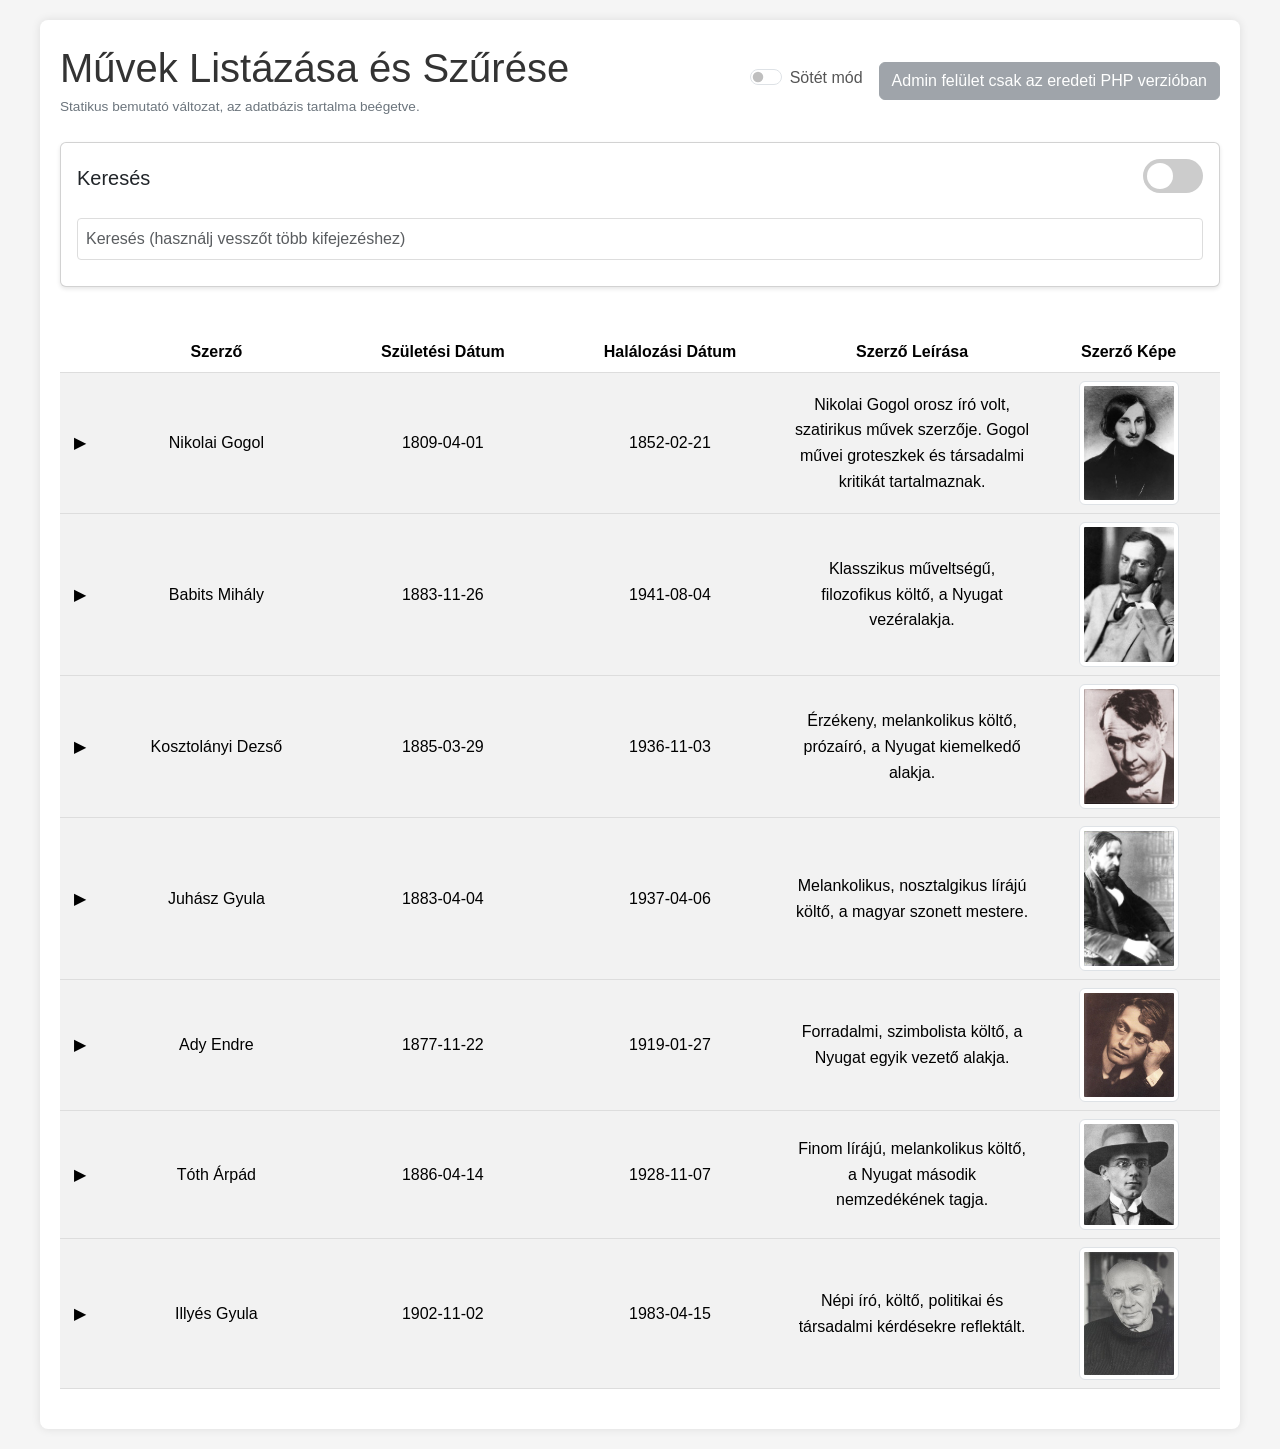
==== assets/11-evfolyam/1-felev/project-11-1-2/index.html @ f6e6b68b "added more projects" ====
<!DOCTYPE html>
<html lang="hu" data-bs-theme="light">
<head>
  <meta charset="UTF-8">
  <meta name="viewport" content="width=device-width, initial-scale=1.0">
  <title>Művek Listázása és Szűrése</title>
  <link href="https://cdn.jsdelivr.net/npm/bootstrap@5.3.0/dist/css/bootstrap.min.css" rel="stylesheet">
  <link rel="stylesheet" href="styles.css">
  <style>
    body {
      transition: background-color 0.3s, color 0.3s;
    }

    body.dark-mode {
      background-color: #1a1a1a !important;
      color: #fff !important;
    }

    .dark-mode .container {
      background-color: transparent;
    }

    .dark-mode .card {
      background-color: #2d2d2d !important;
      border-color: #404040 !important;
    }

    .dark-mode .table {
      color: #fff !important;
    }

    .dark-mode .table-striped > tbody > tr:nth-of-type(odd) {
      background-color: rgba(255, 255, 255, 0.05) !important;
    }

    .dark-mode .table-hover > tbody > tr:hover {
      background-color: rgba(255, 255, 255, 0.1) !important;
    }

    .dark-mode .form-control,
    .dark-mode .form-select {
      background-color: #1a1a1a !important;
      border-color: #404040 !important;
      color: #fff !important;
    }

    .dark-mode .form-control::placeholder {
      color: #888 !important;
    }

    .dark-mode .form-control:focus,
    .dark-mode .form-select:focus {
      background-color: #1a1a1a !important;
      border-color: #0d6efd !important;
      box-shadow: 0 0 0 0.25rem rgba(13, 110, 253, 0.25) !important;
    }

    .dark-mode .btn-outline-primary {
      color: #0d6efd !important;
      border-color: #0d6efd !important;
    }

    .dark-mode .btn-outline-primary:hover {
      color: #fff !important;
      background-color: #0d6efd !important;
    }

    .dark-mode .form-check-input {
      background-color: #1a1a1a !important;
      border-color: #404040 !important;
    }

    .dark-mode .form-check-input:checked {
      background-color: #0d6efd !important;
      border-color: #0d6efd !important;
    }

    .dark-mode .form-label,
    .dark-mode .card-title,
    .dark-mode .text-muted {
      color: rgba(255, 255, 255, 0.75) !important;
    }

    .dark-mode .table thead th {
      background-color: #2d2d2d !important;
      border-color: #404040 !important;
      color: #fff !important;
    }

    .dark-mode .table td {
      border-color: #404040 !important;
    }

    .dark-mode .img-thumbnail {
      background-color: #2d2d2d !important;
      border-color: #404040 !important;
    }

    .switch {
      position: relative;
      display: inline-block;
      width: 60px;
      height: 34px;
    }

    .switch input {
      opacity: 0;
      width: 0;
      height: 0;
    }

    .slider {
      position: absolute;
      cursor: pointer;
      inset: 0;
      background-color: #ccc;
      transition: .4s;
      border-radius: 34px;
      border: 2px solid transparent;
    }

    .slider:before {
      position: absolute;
      content: "";
      height: 26px;
      width: 26px;
      left: 2px;
      bottom: 2px;
      background-color: white;
      transition: .4s;
      border-radius: 50%;
    }

    input:checked + .slider {
      background-color: #2196F3;
    }

    input:checked + .slider:before {
      transform: translateX(26px);
    }

    .dark-mode .slider {
      border-color: white;
    }

    .search-container,
    .filter-form,
    .table-responsive {
      margin-top: 20px;
    }

    .card {
      box-shadow: 0 2px 4px rgba(0,0,0,0.1);
    }

    .table td,
    .table th {
      vertical-align: middle;
      text-align: center;
    }

    .img-thumbnail {
      max-width: 100px;
      height: auto;
    }

    .btn-outline-primary {
      padding: 0.25rem 0.5rem;
      font-size: 0.875rem;
    }

    .author-row {
      cursor: pointer;
      transition: background-color 0.2s;
    }

    .author-row:hover {
      background-color: rgba(0, 123, 255, 0.05);
    }

    .dark-mode .author-row:hover {
      background-color: rgba(255, 255, 255, 0.1);
    }

    .works-container {
      display: none;
      padding: 0;
    }

    .works-container.show {
      display: table-row;
    }

    .works-table {
      margin: 0;
      width: 100%;
    }

    .works-table th,
    .works-table td {
      width: 25%;
      padding: 12px 15px;
      text-align: center;
      vertical-align: middle;
    }

    .works-table tbody tr {
      height: 60px;
    }

    .works-table th {
      background-color: rgba(0, 0, 0, 0.03);
    }

    .dark-mode .works-table th {
      background-color: rgba(255, 255, 255, 0.05);
    }

    .works-cell {
      padding: 0 !important;
    }

    .expand-icon {
      display: inline-block;
      width: 24px;
      height: 24px;
      line-height: 24px;
      text-align: center;
      transition: transform 0.2s;
    }

    .expanded .expand-icon {
      transform: rotate(90deg);
    }

    .works-container .p-3 {
      padding: 0 !important;
    }

    .expanded {
      background-color: rgba(0, 123, 255, 0.03);
    }

    .dark-mode .expanded {
      background-color: rgba(255, 255, 255, 0.03);
    }

    .table th:nth-child(5),
    .table td:nth-child(5) {
      width: 250px;
      word-wrap: break-word;
    }

    .table td:nth-child(5):hover {
      white-space: normal;
      overflow: visible;
      position: relative;
      z-index: 1;
    }

    .demo-badge {
      font-size: 0.85rem;
      color: #6c757d;
    }
  </style>
</head>
<body>
  <div class="container py-4">
    <div class="d-flex justify-content-between align-items-center mb-4 flex-wrap gap-3">
      <div>
        <h1 class="mb-1">Művek Listázása és Szűrése</h1>
        <p class="demo-badge mb-0">Statikus bemutató változat, az adatbázis tartalma beégetve.</p>
      </div>
      <div class="d-flex align-items-center gap-3 flex-wrap">
        <div class="form-check form-switch">
          <input class="form-check-input" type="checkbox" id="darkModeToggle">
          <label class="form-check-label" for="darkModeToggle">Sötét mód</label>
        </div>
        <button type="button" class="btn btn-secondary" disabled>Admin felület csak az eredeti PHP verzióban</button>
      </div>
    </div>

    <div class="card mb-4">
      <div class="card-body">
        <div class="d-flex justify-content-between align-items-center mb-3">
          <h5 class="card-title mb-0">Keresés</h5>
          <div class="search-mode-switch">
            <label class="switch">
              <input type="checkbox" id="searchModeToggle">
              <span class="slider"></span>
            </label>
          </div>
        </div>

        <div id="simpleSearch" class="search-container">
          <div class="input-group">
            <input
              type="text"
              id="simpleSearchInput"
              class="form-control"
              placeholder="Keresés (használj vesszőt több kifejezéshez)"
              autocomplete="off"
            >
          </div>
        </div>

        <div id="advancedSearch" class="filter-form" style="display: none;">
          <form id="advancedSearchForm" class="row g-3">
            <div class="col-md-6">
              <label for="author" class="form-label">Szerző:</label>
              <select id="author" name="author" class="form-select">
                <option value="">Minden szerző</option>
              </select>
            </div>

            <div class="col-md-6">
              <label for="genre" class="form-label">Műfaj:</label>
              <select id="genre" name="genre" class="form-select">
                <option value="">Minden műfaj</option>
              </select>
            </div>

            <div class="col-md-3">
              <label for="birth_from" class="form-label">Születési dátum (tól):</label>
              <input type="date" id="birth_from" name="birth_from" class="form-control">
            </div>

            <div class="col-md-3">
              <label for="birth_to" class="form-label">Születési dátum (ig):</label>
              <input type="date" id="birth_to" name="birth_to" class="form-control">
            </div>

            <div class="col-md-3">
              <label for="death_from" class="form-label">Halálozási dátum (tól):</label>
              <input type="date" id="death_from" name="death_from" class="form-control">
            </div>

            <div class="col-md-3">
              <label for="death_to" class="form-label">Halálozási dátum (ig):</label>
              <input type="date" id="death_to" name="death_to" class="form-control">
            </div>

            <div class="col-12">
              <button type="submit" class="btn btn-primary">Szűrés</button>
              <button type="button" id="resetAdvanced" class="btn btn-outline-secondary ms-2">Alaphelyzet</button>
            </div>
          </form>
        </div>
      </div>
    </div>

    <div class="table-responsive">
      <table class="table table-striped table-hover">
        <thead>
          <tr>
            <th style="width: 40px;" class="text-center"></th>
            <th class="text-center">Szerző</th>
            <th class="text-center">Születési Dátum</th>
            <th class="text-center">Halálozási Dátum</th>
            <th class="text-center">Szerző Leírása</th>
            <th class="text-center">Szerző Képe</th>
          </tr>
        </thead>
        <tbody id="resultsBody">
          <tr>
            <td colspan="6" class="text-center">Betöltés...</td>
          </tr>
        </tbody>
      </table>
    </div>
  </div>

  <script src="https://cdn.jsdelivr.net/npm/bootstrap@5.3.0/dist/js/bootstrap.bundle.min.js"></script>
  <script>
    const state = {
      authors: [],
      worksByAuthor: new Map(),
      genresById: new Map(),
      expandedAuthorId: null,
      dataLoaded: false
    };

    function normalize(value) {
      return String(value || "")
        .normalize("NFD")
        .replace(/[\u0300-\u036f]/g, "")
        .toLowerCase();
    }

    function escapeHtml(value) {
      return String(value ?? "")
        .replaceAll("&", "&amp;")
        .replaceAll("<", "&lt;")
        .replaceAll(">", "&gt;")
        .replaceAll('"', "&quot;")
        .replaceAll("'", "&#39;");
    }

    function populateSelect(select, items, valueKey, labelKey) {
      for (const item of items) {
        const option = document.createElement("option");
        option.value = item[valueKey];
        option.textContent = item[labelKey];
        select.appendChild(option);
      }
    }

    function matchesDateRange(value, from, to) {
      if (!value) {
        return !from && !to;
      }
      if (from && value < from) {
        return false;
      }
      if (to && value > to) {
        return false;
      }
      return true;
    }

    function getSimpleTerms() {
      return document.getElementById("simpleSearchInput").value
        .split(",")
        .map((term) => normalize(term.trim()))
        .filter(Boolean);
    }

    function getAdvancedFilters() {
      return {
        author: document.getElementById("author").value,
        genre: document.getElementById("genre").value,
        birthFrom: document.getElementById("birth_from").value,
        birthTo: document.getElementById("birth_to").value,
        deathFrom: document.getElementById("death_from").value,
        deathTo: document.getElementById("death_to").value
      };
    }

    function filterData() {
      const advancedMode = document.getElementById("searchModeToggle").checked;
      const terms = getSimpleTerms();
      const filters = getAdvancedFilters();

      return state.authors
        .filter((author) => {
          const works = state.worksByAuthor.get(author.sz_id) || [];

          if (!advancedMode) {
            if (!terms.length) {
              return true;
            }

            const haystack = normalize([
              author.sz_neve,
              author.sz_szul_ido,
              author.sz_halala,
              author.sz_leiras
            ].join(" "));

            return terms.some((term) => {
              if (haystack.includes(term)) {
                return true;
              }

              return works.some((work) =>
                normalize(`${work.mu_cim} ${work.me_leiras}`).includes(term)
              );
            });
          }

          if (filters.author && String(author.sz_id) !== filters.author) {
            return false;
          }

          if (!matchesDateRange(author.sz_szul_ido, filters.birthFrom, filters.birthTo)) {
            return false;
          }

          if (!matchesDateRange(author.sz_halala, filters.deathFrom, filters.deathTo)) {
            return false;
          }

          return true;
        })
        .map((author) => {
          const works = state.worksByAuthor.get(author.sz_id) || [];
          const advancedMode = document.getElementById("searchModeToggle").checked;

          if (!advancedMode) {
            const terms = getSimpleTerms();

            if (!terms.length) {
              return { author, works };
            }

            const matchingWorks = works.filter((work) =>
              terms.some((term) =>
                normalize(`${work.mu_cim} ${work.me_leiras}`).includes(term)
              )
            );

            return { author, works: matchingWorks, allWorks: works };
          }

          const filters = getAdvancedFilters();
          const filteredWorks = filters.genre
            ? works.filter((work) => String(work.mufaj_id) === filters.genre)
            : works;

          return { author, works: filteredWorks };
        });
    }

    function renderResults() {
      const tbody = document.getElementById("resultsBody");
      const rows = filterData();

      if (!rows.length) {
        tbody.innerHTML = '<tr><td colspan="6" class="text-center">Nincs találat!</td></tr>';
        return;
      }

      tbody.innerHTML = rows.map(({ author, works, allWorks }) => {
        const visibleWorks = works;
        const originalWorks = allWorks || works;
        const worksHtml = visibleWorks.length
          ? `
            <table class="table table-sm works-table">
              <thead>
                <tr>
                  <th class="text-center">Mű Cím</th>
                  <th class="text-center">Műfaj</th>
                  <th class="text-center">Keletkezés Dátuma</th>
                  <th class="text-center">Mű Leírása</th>
                </tr>
              </thead>
              <tbody>
                ${visibleWorks.map((work) => `
                  <tr>
                    <td>
                      ${work.mu_link
                        ? `<a href="${escapeHtml(work.mu_link)}" target="_blank" rel="noopener noreferrer" class="btn btn-sm btn-outline-primary">${escapeHtml(work.mu_cim)}</a>`
                        : escapeHtml(work.mu_cim)}
                    </td>
                    <td>${escapeHtml(work.mufaj)}</td>
                    <td>${escapeHtml(work.mu_kelt)}</td>
                    <td>${escapeHtml(work.me_leiras)}</td>
                  </tr>
                `).join("")}
              </tbody>
            </table>
          `
          : `<p class="text-muted text-center py-3">${originalWorks.length ? "Nincs a szűrésnek megfelelő mű ehhez a szerzőhöz." : "Nincs mű hozzárendelve ehhez a szerzőhöz."}</p>`;

        const isExpanded = state.expandedAuthorId === author.sz_id;

        return `
          <tr class="author-row ${isExpanded ? "expanded" : ""}" data-author-id="${author.sz_id}">
            <td><span class="expand-icon">▶</span></td>
            <td>${escapeHtml(author.sz_neve)}</td>
            <td>${escapeHtml(author.sz_szul_ido)}</td>
            <td>${escapeHtml(author.sz_halala)}</td>
            <td>${escapeHtml(author.sz_leiras)}</td>
            <td>${author.sz_kep ? `<img src="${escapeHtml(author.sz_kep)}" alt="Szerző képe" class="img-thumbnail">` : ""}</td>
          </tr>
          <tr class="works-container ${isExpanded ? "show" : ""}" id="works-${author.sz_id}">
            <td colspan="6" class="works-cell p-0">
              <div class="p-3">${worksHtml}</div>
            </td>
          </tr>
        `;
      }).join("");

      attachAuthorRowHandlers();
    }

    function attachAuthorRowHandlers() {
      document.querySelectorAll(".author-row").forEach((row) => {
        row.addEventListener("click", () => {
          const authorId = Number(row.getAttribute("data-author-id"));
          state.expandedAuthorId = state.expandedAuthorId === authorId ? null : authorId;
          renderResults();
        });
      });
    }

    function applySearchMode() {
      const advancedMode = document.getElementById("searchModeToggle").checked;
      document.getElementById("simpleSearch").style.display = advancedMode ? "none" : "block";
      document.getElementById("advancedSearch").style.display = advancedMode ? "block" : "none";
      localStorage.setItem("searchModeStatic", advancedMode ? "advanced" : "simple");
      state.expandedAuthorId = null;
      renderResults();
    }

    async function loadData() {
      const response = await fetch("data.json");
      const payload = await response.json();

      const authors = payload["szerzők"] || [];
      const genres = payload["műfajok"] || [];
      const works = payload["művek"] || [];

      state.authors = authors;
      state.genresById = new Map(genres.map((genre) => [genre.mufaj_id, genre.mufaj]));
      state.worksByAuthor = new Map();

      for (const work of works) {
        const hydrated = {
          ...work,
          mufaj: state.genresById.get(work.mufaj_id) || ""
        };

        if (!state.worksByAuthor.has(work.sz_id)) {
          state.worksByAuthor.set(work.sz_id, []);
        }

        state.worksByAuthor.get(work.sz_id).push(hydrated);
      }

      populateSelect(document.getElementById("author"), authors, "sz_id", "sz_neve");
      populateSelect(document.getElementById("genre"), genres, "mufaj_id", "mufaj");

      state.dataLoaded = true;
      renderResults();
    }

    document.addEventListener("DOMContentLoaded", async () => {
      const html = document.documentElement;
      const darkModeToggle = document.getElementById("darkModeToggle");
      const searchModeToggle = document.getElementById("searchModeToggle");
      const simpleSearchInput = document.getElementById("simpleSearchInput");
      const advancedSearchForm = document.getElementById("advancedSearchForm");
      const resetAdvanced = document.getElementById("resetAdvanced");

      if (localStorage.getItem("darkMode") === "true") {
        document.body.classList.add("dark-mode");
        html.setAttribute("data-bs-theme", "dark");
        darkModeToggle.checked = true;
      }

      const savedMode = localStorage.getItem("searchModeStatic");
      searchModeToggle.checked = savedMode === "advanced";

      darkModeToggle.addEventListener("change", function () {
        if (this.checked) {
          document.body.classList.add("dark-mode");
          html.setAttribute("data-bs-theme", "dark");
          localStorage.setItem("darkMode", "true");
        } else {
          document.body.classList.remove("dark-mode");
          html.setAttribute("data-bs-theme", "light");
          localStorage.setItem("darkMode", "false");
        }
      });

      searchModeToggle.addEventListener("change", applySearchMode);

      let searchTimeout;
      simpleSearchInput.addEventListener("input", () => {
        clearTimeout(searchTimeout);
        searchTimeout = setTimeout(() => {
          state.expandedAuthorId = null;
          renderResults();
        }, 200);
      });

      advancedSearchForm.addEventListener("submit", (event) => {
        event.preventDefault();
        state.expandedAuthorId = null;
        renderResults();
      });

      advancedSearchForm.addEventListener("change", () => {
        state.expandedAuthorId = null;
        renderResults();
      });

      resetAdvanced.addEventListener("click", () => {
        advancedSearchForm.reset();
        state.expandedAuthorId = null;
        renderResults();
      });

      try {
        await loadData();
        applySearchMode();
      } catch (error) {
        document.getElementById("resultsBody").innerHTML = `<tr><td colspan="6" class="text-center">Nem sikerült betölteni az adatokat: ${escapeHtml(error.message)}</td></tr>`;
      }
    });
  </script>
</body>
</html>
---- assets/11-evfolyam/1-felev/project-11-1-2/styles.css ----
/* Admin panel styles */
body {
    font-family: 'Segoe UI', Tahoma, Geneva, Verdana, sans-serif;
    line-height: 1.6;
    margin: 20px;
    background-color: #f5f5f5;
}

.container {
    max-width: 1200px;
    min-width: 320px;
    margin: 0 auto;
    padding: 20px;
    background-color: white;
    box-shadow: 0 0 10px rgba(0,0,0,0.1);
    border-radius: 8px;
    overflow-x: auto;  /* Horizontális görgetés, ha szükséges */
}

h1, h2 {
    color: #333;
    margin-bottom: 20px;
}

/* Navigation tabs */
.nav-tabs {
    list-style: none;
    padding: 0;
    margin: 0 0 30px 0;
    border-bottom: 2px solid #ddd;
    display: flex;
    gap: 10px;
}

.nav-tabs li {
    padding: 10px 20px;
    cursor: pointer;
    border-radius: 5px 5px 0 0;
    transition: all 0.3s ease;
}

.nav-tabs li:hover {
    background-color: #e9ecef;
}

.nav-tabs li.active {
    background-color: #007bff;
    color: white;
    border-bottom: 2px solid #0056b3;
}

/* Forms */
form {
    background-color: #fff;
    padding: 20px;
    border-radius: 5px;
    box-shadow: 0 2px 5px rgba(0,0,0,0.1);
    max-width: 100%;
    margin: 0 auto;
}

.form-group {
    margin-bottom: 15px;
}

label {
    display: block;
    margin-bottom: 5px;
    color: #555;
}

input[type="text"],
input[type="date"],
select,
textarea {
    width: 100%;
    padding: 8px;
    border: 1px solid #ddd;
    border-radius: 4px;
    margin-bottom: 10px;
    max-width: 100%;
    box-sizing: border-box;
}

textarea {
    min-height: 100px;
}

button {
    background-color: #007bff;
    color: white;
    padding: 10px 20px;
    border: none;
    border-radius: 4px;
    cursor: pointer;
    transition: background-color 0.3s;
}

button:hover {
    background-color: #0056b3;
}

/* Tables */
.table-container {
    width: 100%;
    overflow-x: auto;
    margin-bottom: 20px;
}

table {
    min-width: 800px;  /* Minimum szélesség a táblázatoknak */
    width: 100%;
    border-collapse: collapse;
    margin-top: 20px;
    background-color: white;
}

th, td {
    padding: 12px;
    text-align: left;
    border-bottom: 1px solid #ddd;
}

th {
    background-color: #f8f9fa;
    color: #333;
}

tr:hover {
    background-color: #f5f5f5;
}

/* Action buttons in tables */
.action-buttons {
    display: flex;
    gap: 10px;
}

.edit-btn {
    background-color: #28a745;
}

.delete-btn {
    background-color: #dc3545;
}

/* Tab content */
.tab-content {
    display: none;
    padding: 20px;
    background-color: white;
    border-radius: 0 0 5px 5px;
}

.tab-content.active {
    display: block;
}

/* Responsive design */
@media (max-width: 768px) {
    .container {
        padding: 10px;
    }
    
    .nav-tabs {
        flex-direction: column;
    }
    
    .nav-tabs li {
        width: 100%;
        text-align: center;
        margin-bottom: 5px;
    }

    form {
        padding: 10px;
    }

    .action-buttons {
        flex-direction: column;
        gap: 5px;
    }

    .action-buttons button {
        width: 100%;
    }

    h1 {
        font-size: 24px;
    }

    h2 {
        font-size: 20px;
    }
}

/* Dark mode styles */
body.dark-mode {
    background-color: #121212;
    color: #ffffff;
}

.dark-mode .container {
    background-color: #1e1e1e;
    box-shadow: 0 0 15px rgba(0,0,0,0.5);
}

.dark-mode h1, 
.dark-mode h2 {
    color: #ffffff;
}

.dark-mode .nav-tabs {
    border-bottom-color: #333333;
}

.dark-mode .nav-tabs li {
    color: #ffffff;
    background-color: #2d2d2d;
}

.dark-mode .nav-tabs li:hover {
    background-color: #383838;
}

.dark-mode .nav-tabs li.active {
    background-color: #0066cc;
}

.dark-mode form {
    background-color: #1e1e1e;
    box-shadow: 0 2px 8px rgba(0,0,0,0.3);
}

.dark-mode input[type="text"],
.dark-mode input[type="date"],
.dark-mode select,
.dark-mode textarea {
    background-color: #2d2d2d;
    border-color: #404040;
    color: #ffffff;
}

.dark-mode input[type="text"]:focus,
.dark-mode input[type="date"]:focus,
.dark-mode select:focus,
.dark-mode textarea:focus {
    border-color: #0066cc;
    outline: none;
    box-shadow: 0 0 0 2px rgba(0,102,204,0.25);
}

.dark-mode table {
    background-color: #1e1e1e;
}

.dark-mode th {
    background-color: #2d2d2d;
    color: #ffffff;
    border-bottom: 2px solid #333333;
}

.dark-mode td {
    border-bottom-color: #333333;
}

.dark-mode tr:hover {
    background-color: #2d2d2d;
}

.dark-mode button {
    background-color: #0066cc;
}

.dark-mode button:hover {
    background-color: #0052a3;
}

.dark-mode .edit-btn {
    background-color: #1f7a1f;
}

.dark-mode .edit-btn:hover {
    background-color: #166116;
}

.dark-mode .delete-btn {
    background-color: #b32d2d;
}

.dark-mode .delete-btn:hover {
    background-color: #8f2424;
}

/* Dark mode switch styles */
.theme-switch-wrapper {
    display: flex;
    align-items: center;
    position: fixed;
    top: 20px;
    right: 20px;
    z-index: 100;
}

.theme-switch {
    display: inline-block;
    height: 34px;
    position: relative;
    width: 60px;
}

.theme-switch input {
    display: none;
}

.slider {
    background-color: #ccc;
    bottom: 0;
    cursor: pointer;
    left: 0;
    position: absolute;
    right: 0;
    top: 0;
    transition: .4s;
    border-radius: 34px;
}

.slider:before {
    background-color: #fff;
    bottom: 4px;
    content: "";
    height: 26px;
    left: 4px;
    position: absolute;
    transition: .4s;
    width: 26px;
    border-radius: 50%;
}

input:checked + .slider {
    background-color: #007bff;
}

input:checked + .slider:before {
    transform: translateX(26px);
}

.theme-switch-wrapper em {
    margin-left: 10px;
    font-size: 1rem;
    color: inherit;
}

/* Dark mode switch styles update */
.dark-mode .slider {
    background-color: #2d2d2d;
}

.dark-mode .slider:before {
    background-color: #ffffff;
}

.dark-mode input:checked + .slider {
    background-color: #0066cc;
}

/* Dark mode tab content */
.dark-mode .tab-content {
    background-color: #1e1e1e;
    color: #ffffff;
}

.dark-mode #new-content,
.dark-mode #edit-content {
    background-color: #1e1e1e;
    color: #ffffff;
}

.dark-mode .tab-content.active {
    background-color: #1e1e1e;
    color: #ffffff;
}

/* Dark mode table container */
.dark-mode .table-container {
    background-color: #1e1e1e;
}
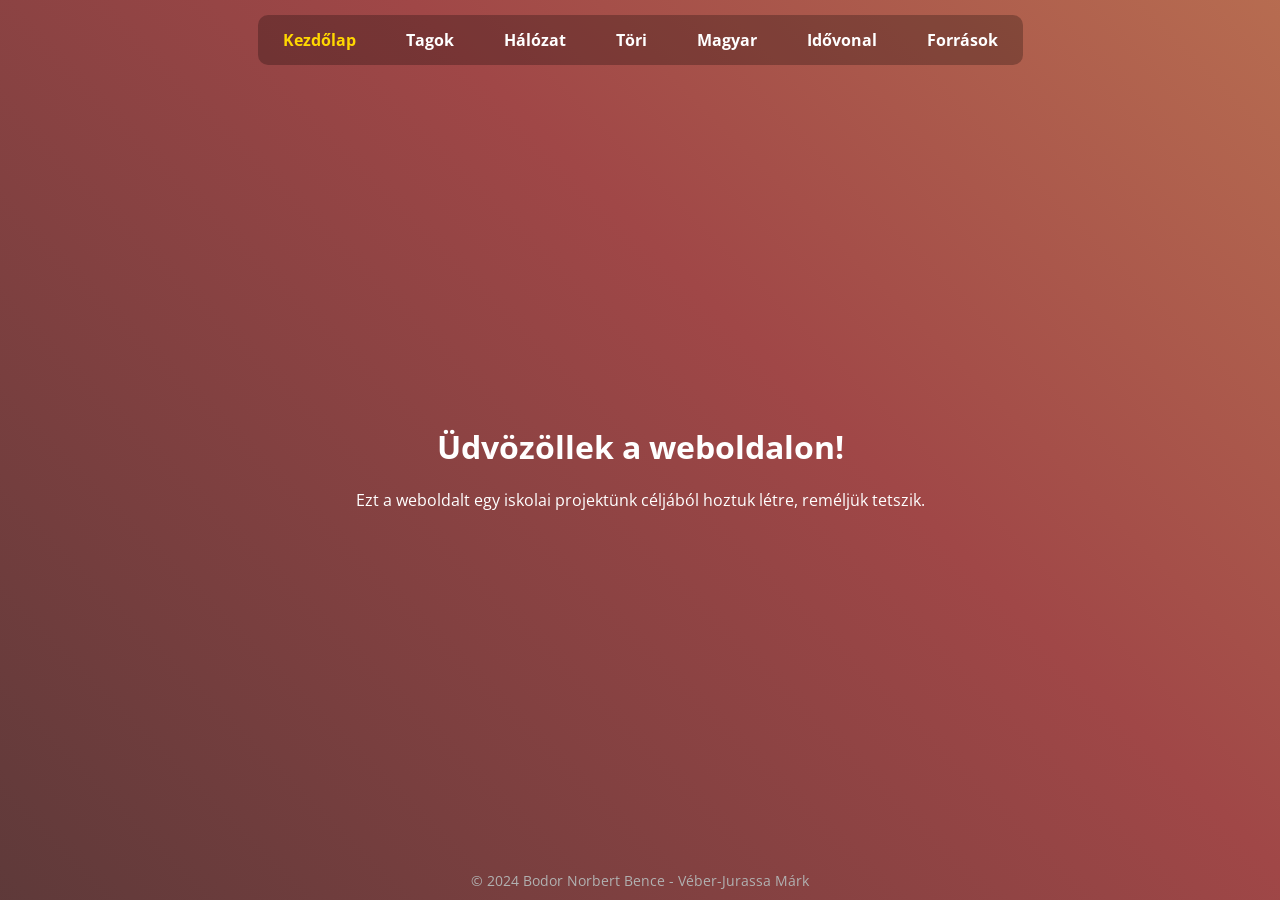
==== commit f6ab3d6d: "finished most of the project uploading" ====
--- a/assets/11-evfolyam/1-felev/project-11-1-2/index.html
+++ b/assets/11-evfolyam/1-felev/project-11-1-2/index.html
@@ -1,694 +1,1075 @@
 <!DOCTYPE html>
-<html lang="hu" data-bs-theme="light">
+<html lang="hu">
 <head>
-  <meta charset="UTF-8">
-  <meta name="viewport" content="width=device-width, initial-scale=1.0">
-  <title>Művek Listázása és Szűrése</title>
-  <link href="https://cdn.jsdelivr.net/npm/bootstrap@5.3.0/dist/css/bootstrap.min.css" rel="stylesheet">
-  <link rel="stylesheet" href="styles.css">
-  <style>
-    body {
-      transition: background-color 0.3s, color 0.3s;
-    }
-
-    body.dark-mode {
-      background-color: #1a1a1a !important;
-      color: #fff !important;
-    }
-
-    .dark-mode .container {
-      background-color: transparent;
-    }
-
-    .dark-mode .card {
-      background-color: #2d2d2d !important;
-      border-color: #404040 !important;
-    }
-
-    .dark-mode .table {
-      color: #fff !important;
-    }
-
-    .dark-mode .table-striped > tbody > tr:nth-of-type(odd) {
-      background-color: rgba(255, 255, 255, 0.05) !important;
-    }
-
-    .dark-mode .table-hover > tbody > tr:hover {
-      background-color: rgba(255, 255, 255, 0.1) !important;
-    }
-
-    .dark-mode .form-control,
-    .dark-mode .form-select {
-      background-color: #1a1a1a !important;
-      border-color: #404040 !important;
-      color: #fff !important;
-    }
-
-    .dark-mode .form-control::placeholder {
-      color: #888 !important;
-    }
-
-    .dark-mode .form-control:focus,
-    .dark-mode .form-select:focus {
-      background-color: #1a1a1a !important;
-      border-color: #0d6efd !important;
-      box-shadow: 0 0 0 0.25rem rgba(13, 110, 253, 0.25) !important;
-    }
-
-    .dark-mode .btn-outline-primary {
-      color: #0d6efd !important;
-      border-color: #0d6efd !important;
-    }
-
-    .dark-mode .btn-outline-primary:hover {
-      color: #fff !important;
-      background-color: #0d6efd !important;
-    }
-
-    .dark-mode .form-check-input {
-      background-color: #1a1a1a !important;
-      border-color: #404040 !important;
-    }
-
-    .dark-mode .form-check-input:checked {
-      background-color: #0d6efd !important;
-      border-color: #0d6efd !important;
-    }
-
-    .dark-mode .form-label,
-    .dark-mode .card-title,
-    .dark-mode .text-muted {
-      color: rgba(255, 255, 255, 0.75) !important;
-    }
-
-    .dark-mode .table thead th {
-      background-color: #2d2d2d !important;
-      border-color: #404040 !important;
-      color: #fff !important;
-    }
-
-    .dark-mode .table td {
-      border-color: #404040 !important;
-    }
-
-    .dark-mode .img-thumbnail {
-      background-color: #2d2d2d !important;
-      border-color: #404040 !important;
-    }
-
-    .switch {
-      position: relative;
-      display: inline-block;
-      width: 60px;
-      height: 34px;
-    }
-
-    .switch input {
-      opacity: 0;
-      width: 0;
-      height: 0;
-    }
-
-    .slider {
-      position: absolute;
-      cursor: pointer;
-      inset: 0;
-      background-color: #ccc;
-      transition: .4s;
-      border-radius: 34px;
-      border: 2px solid transparent;
-    }
-
-    .slider:before {
-      position: absolute;
-      content: "";
-      height: 26px;
-      width: 26px;
-      left: 2px;
-      bottom: 2px;
-      background-color: white;
-      transition: .4s;
-      border-radius: 50%;
-    }
-
-    input:checked + .slider {
-      background-color: #2196F3;
-    }
-
-    input:checked + .slider:before {
-      transform: translateX(26px);
-    }
-
-    .dark-mode .slider {
-      border-color: white;
-    }
-
-    .search-container,
-    .filter-form,
-    .table-responsive {
-      margin-top: 20px;
-    }
-
-    .card {
-      box-shadow: 0 2px 4px rgba(0,0,0,0.1);
-    }
-
-    .table td,
-    .table th {
-      vertical-align: middle;
-      text-align: center;
-    }
-
-    .img-thumbnail {
-      max-width: 100px;
-      height: auto;
-    }
-
-    .btn-outline-primary {
-      padding: 0.25rem 0.5rem;
-      font-size: 0.875rem;
-    }
-
-    .author-row {
-      cursor: pointer;
-      transition: background-color 0.2s;
-    }
-
-    .author-row:hover {
-      background-color: rgba(0, 123, 255, 0.05);
-    }
-
-    .dark-mode .author-row:hover {
-      background-color: rgba(255, 255, 255, 0.1);
-    }
-
-    .works-container {
-      display: none;
-      padding: 0;
-    }
-
-    .works-container.show {
-      display: table-row;
-    }
-
-    .works-table {
-      margin: 0;
-      width: 100%;
-    }
-
-    .works-table th,
-    .works-table td {
-      width: 25%;
-      padding: 12px 15px;
-      text-align: center;
-      vertical-align: middle;
-    }
-
-    .works-table tbody tr {
-      height: 60px;
-    }
-
-    .works-table th {
-      background-color: rgba(0, 0, 0, 0.03);
-    }
-
-    .dark-mode .works-table th {
-      background-color: rgba(255, 255, 255, 0.05);
-    }
-
-    .works-cell {
-      padding: 0 !important;
-    }
-
-    .expand-icon {
-      display: inline-block;
-      width: 24px;
-      height: 24px;
-      line-height: 24px;
-      text-align: center;
-      transition: transform 0.2s;
-    }
-
-    .expanded .expand-icon {
-      transform: rotate(90deg);
-    }
-
-    .works-container .p-3 {
-      padding: 0 !important;
-    }
-
-    .expanded {
-      background-color: rgba(0, 123, 255, 0.03);
-    }
-
-    .dark-mode .expanded {
-      background-color: rgba(255, 255, 255, 0.03);
-    }
-
-    .table th:nth-child(5),
-    .table td:nth-child(5) {
-      width: 250px;
-      word-wrap: break-word;
-    }
-
-    .table td:nth-child(5):hover {
-      white-space: normal;
-      overflow: visible;
-      position: relative;
-      z-index: 1;
-    }
-
-    .demo-badge {
-      font-size: 0.85rem;
-      color: #6c757d;
-    }
-  </style>
+    <meta charset="UTF-8">
+    <meta name="viewport" content="width=device-width, initial-scale=1.0">
+    <title>Projekt Weblap</title>
+    <link rel="stylesheet" href="https://cdnjs.cloudflare.com/ajax/libs/font-awesome/6.0.0-beta3/css/all.min.css">
+    <link rel="preconnect" href="https://fonts.googleapis.com">
+    <link rel="preconnect" href="https://fonts.gstatic.com" crossorigin>
+    <link href="https://fonts.googleapis.com/css2?family=Open+Sans:ital,wght@0,300..800;1,300..800&display=swap" rel="stylesheet">
+    <style>
+body {
+    margin: 0;
+    font-family: "Open Sans", sans-serif;
+    color: white;
+    height: 90vh;
+    display: flex;
+    justify-content: center;
+    align-items: center;
+    text-align: center;
+    background: linear-gradient(45deg, #343131, #A04747, #D8A25E);
+    background-size: 200% 200%;
+    animation: gradient 10s ease infinite;
+    padding-top: 60px; /* A navigációs sáv magasságának figyelembe vétele */
+}
+
+/* Navbar style */
+.navbar {
+    position: fixed; /* Rögzített pozíció a képernyő tetején */
+    top: 0;
+    left: 0;
+    right: 0;
+    height: 10vh;
+    z-index: 1000;
+    padding-top: 15px;
+}
+
+/* Navbar links */
+nav ul {
+    list-style-type: none;
+    padding: 0;
+    display: flex;
+    justify-content: center; /* Center the links on larger screens */
+    text-align: center;
+}
+
+/* Navbar items */
+nav ul li {
+    display: inline;
+    margin: 0 15px;
+}
+
+nav ul li a {
+    color: white;
+    text-decoration: none;
+    font-weight: bold;
+    transition: color 0.3s;
+}
+
+nav ul li a:hover {
+    color: #ffd700;
+}
+
+.anyad {
+    color: #ffd700;
+}
+
+/* Hamburger menu */
+.hamburger {
+    display: none; /* Biztosítsd, hogy látható legyen */
+    position: fixed; /* Rögzítés az ablakhoz */
+    top: 30px; /* A távolság az ablak tetejétől */
+    left: 30px; /* A távolság az ablak jobb szélétől */
+    z-index: 9999; /* Magas z-index érték, hogy minden más előtt legyen */
+    cursor: pointer;
+    font-size: 2em;
+    color: white;
+}
+
+/* Hide navigation links by default for small screens */
+#navList {
+    display: flex; /* Default display on large screens */
+    justify-content: center; /* Center the list horizontally */
+    align-items: center; /* Center the list vertically */
+    text-align: center;
+    margin: 0 auto;
+    background-color: rgba(0, 0, 0, 0.25);
+    border-radius: 10px;
+    width: fit-content;
+    height: 50px;
+    list-style: none; /* Remove list bullets */
+    padding: 0; /* Remove padding */
+}
+
+/* Ensure links fill the space properly if needed */
+#navList li a {
+    display: block; /* Make the link block level to fill the list item */
+    padding: 5px 10px;
+}
+
+
+/* Mobile layout - 440px or less */
+@media (max-width: 770px) {
+    .hamburger {
+        display: block; /* Hamburger menü ikonjának megjelenítése */
+    }
+
+    #navList {
+        display: none; /* Alapértelmezetten el van rejtve */
+        flex-direction: column; /* Függőleges rendezés */
+        position: absolute; /* Rögzített pozíció */
+        top: 0;
+        right: 0;
+        background-color: #343131;
+        width: 98%;
+        padding: 20px;
+        height: fit-content;
+        text-align: center;
+        margin-top: 0;
+    }
+
+    /* Az osztály, amely a menü megjelenítéséért felel */
+    #navList.show {
+        display: flex; /* Ha a show osztály hozzá van adva, akkor megjelenik */
+    }
+
+    #navList li {
+        margin: 15px 0;
+    }
+
+    #navList li a {
+        font-size: 1.2em;
+    }
+}
+
+
+
+
+.section {
+    visibility: hidden;
+    height: 0;
+    opacity: 0;
+    transition: opacity 0.5s ease, visibility 0s 0.5s, height 0s 0.5s;
+}
+
+.section.active {
+    visibility: visible;
+    height: auto;
+    opacity: 1;
+    transition: opacity 0.5s ease, visibility 0s, height 0s;
+}
+
+.members-container {
+    display: flex;
+    flex-wrap: wrap;
+    justify-content: center; /* Center members */
+    gap: 30px; /* Space between members */
+    margin-top: 30px; /* Space above the member section */
+    padding: 30px;
+}
+
+.member {
+    text-align: center; /* Center text under images */
+    max-width: 250px; /* Set a max width for each member */
+    flex: 1; /* Allow members to grow */
+    min-width: 150px; /* Set a min width for smaller screens */
+}
+
+.member img {
+    width: 100%; /* Make the image responsive */
+    height: auto; /* Maintain aspect ratio */
+    border-radius: 30px; /* Round the images */
+    box-shadow: 0 4px 8px rgba(0, 0, 0, 0.2); /* Optional shadow for better visibility */
+}
+
+.member a:hover{
+    color: #ffd700;
+}
+
+.member a {
+    all: unset;
+    text-decoration: none;
+    color: white;
+    font-size: 25px;
+    font-weight: bold;
+    transition: color 0.3s ease;
+    margin-top: 30px;
+    display: inline-block; /* Hozzáadva, hogy működjön a margin */
+}
+
+/* Keresőmező konténer */
+.search-box {
+    display: flex;
+    align-items: center; /* Középre igazítás függőlegesen */
+    justify-content: center; /* Középre igazítás vízszintesen */
+    background-color: #3a3a3a; /* Sötét háttér */
+    border-radius: 50px; /* Lekerekített sarkok */
+    padding: 10px 15px; /* Padding az inputhoz és gombhoz */
+    width: 300px; /* Meghatározott szélesség */
+    margin: 0 auto; /* Középre igazítás a szülő elemhez képest */
+}
+
+/* Search input field */
+.search-input {
+    border: none;
+    outline: none;
+    background: none;
+    color: #ccc; /* Light text color */
+    font-size: 16px;
+    flex: 1; /* Take up available space */
+}
+
+/* Search button */
+.search-button {
+    background: none;
+    border: none;
+    color: #ccc; /* Light color for the search icon */
+    cursor: pointer;
+    font-size: 18px;
+}
+
+/* Change icon color on hover */
+.search-button:hover {
+    color: #fff; /* Make the icon brighter on hover */
+}
+
+.biography-row {
+    display: none;
+    background-color: #444; /* Optional: Different background color */
+    color: #ddd;
+    font-style: italic; /* Optional: Italicize text for differentiation */
+    max-width: 1000px;
+    word-wrap: break-word;
+}
+
+.biography-row td {
+    text-align: center; /* Center text horizontally */
+    display: flex;
+    justify-content: center; /* Center flex content horizontally */
+    align-items: center; /* Center flex content vertically */
+    padding: 20px; /* Optional: Add padding for better spacing */
+    max-width: 1000px;
+    word-wrap: break-word;
+}
+
+
+footer {
+    position: fixed;
+    bottom: 0;
+    width: 100%;
+    text-align: center;
+    padding: 10px;
+}
+
+footer p {
+    margin: 0;
+    font-size: 14px;
+    color: #b1b1b1;
+}
+
+/* Oldalváltó stílusok */
+.pagination {
+    margin-top: 15px;
+    text-align: center;
+}
+
+.pagination button {
+    padding: 10px 15px;
+    margin: 0 5px;
+    background-color: #333;
+    color: white;
+    border: none;
+    cursor: pointer;
+    border-radius: 5px;
+    font-size: 16px;
+}
+
+.pagination button.active {
+    background-color: #ffd700;
+}
+
+.pagination button:hover:not(.active) {
+    background-color: #555;
+}
+
+#poets {
+    width: 100%;
+}
+
+/* Style for the arrow */
+.arrow {
+    display: inline-block;
+    margin-right: 10px; /* Space between arrow and name */
+    transition: transform 0.3s ease; /* Smooth rotation */
+    font-size: 1.5em; /* Make the arrow larger */
+    color: #ddd;
+    vertical-align: middle; /* Align the arrow with the name text */
+}
+
+/* Rotate the arrow when the row is active */
+.poet-row.active .arrow {
+    transform: rotate(180deg); /* Rotate the arrow upwards when active */
+}
+
+/* A táblázat maximális magasságának beállítása */
+#poetsTable {
+    display: block; /* A táblázat blokk szintű megjelenítése */
+    width: 800px; /* A táblázat legyen széles, mint a képernyő */
+    max-width: 100%; /* Maximális szélesség: 100% a szülő elemhez képest */
+    max-height: 350px; /* Maximális magasság beállítása (pl. 300px) */
+    overflow-y: scroll; /* Görgethető a függőleges irányban */
+    overflow-x: auto; /* Ne jelenjen meg vízszintes görgetősáv */
+    margin: 20px auto; /* Center the table and add some top/bottom margin */
+}
+
+
+
+
+#poetsTable th,
+#poetsTable td {
+    display: table-cell; /* Megjelenítés táblázat cellákként */
+    max-width: 1000px;
+    padding: 12px; /* Padding a cellákban */
+    text-align: center; /* Balra igazított szöveg */
+    border-bottom: 1px solid #444; /* Alsó határvonal */
+    background-color: #555;
+    word-wrap: break-word;
+}
+
+#poetsTable th {
+    background-color: #3a3a3a; /* Sötét háttér a fejlécnek */
+}
+
+
+/* A források megjelenítése */
+.source-item {
+    display: flex; /* A sorba rendezi az elemeket */
+    align-items: center; /* Középre igazítja az elemeket függőlegesen */
+    margin-bottom: 20px; /* Kis margó a források között */
+}
+
+/* Az ikon stílusa */
+.source-icon {
+    width: 50px; /* Az ikon szélessége */
+    height: 50px; /* Az ikon magassága */
+    margin-right: 15px; /* Távolság az ikon és a cím között */
+}
+
+/* A forrás tartalmát tartalmazó div */
+.source-content {
+    display: flex; /* A szöveget és az ikont is egymás mellett helyezi el */
+    align-items: center; /* Középre igazítja függőlegesen */
+    margin: auto;
+}
+
+/* Link stílus a források nevéhez */
+.source-content  a {
+    text-decoration: none;
+    margin: auto;
+    color: white;
+    font-size: 25px;
+    font-weight: bold;
+    transition: color 0.3s ease;
+}
+
+/* Link hover effektus */
+.source-content a:hover {
+    color: #ffd700;
+}
+
+.row {
+    display: flex;
+    justify-content: space-between; /* Igazítja a két elemet egymás mellett, ha van elég hely */
+    gap: 100px; /* Ad egy kis távolságot a két oszlop között */
+}
+
+.item {
+    flex: 1; /* Minden item kitölti az elérhető helyet */
+    padding: 10px; /* Még jobb elrendezés érdekében */
+}
+
+.source-item {
+    margin-bottom: 10px; /* Elemek közötti távolság */
+}
+
+.source-content {
+    display: flex;
+    align-items: center;
+}
+
+.timeline {
+    list-style: none;
+    padding: 0;
+    margin: 0;
+    position: relative;
+    height: fit-content;
+    text-align: left;
+}
+
+.timeline-item {
+    padding-left: 20px;
+    position: relative;
+    border-left: 2px solid #3498db; /* Kék vonal */
+}
+
+.timeline-item::before {
+    content: '';
+    position: absolute;
+    left: -7px; /* Pont középre igazítása */
+    top: 0;
+    width: 12px;
+    height: 12px;
+    background: #3498db; /* Pont színe */
+    border-radius: 50%; /* Kör forma */
+    z-index: 1; /* Előtérben tartás */
+}
+
+.timeline-item:not(:last-child)::after {
+    content: '';
+    position: absolute;
+    left: -2px; /* Vonal igazítása a középponthoz */
+    top: 12px; /* A pont aljától induljon */
+    width: 2px; /* Vonal szélessége */
+    height: calc(100% - 12px); /* Maradék magasság */
+    background: #3498db; /* Vonal színe */
+    z-index: 0; /* Háttérbe helyezés */
+}
+
+.timeline-date {
+    font-weight: bold;
+    margin-bottom: 5px;
+    color: #d3d3d3; /* Dátum színe */
+}
+
+.timeline-content h3 {
+    margin: 0 0 5px;
+    font-size: 1.2em;
+    color: #ffffff; /* Cím színe */
+}
+
+.timeline-content p {
+    margin: 0;
+    font-size: 1em;
+    color: #d3d3d3; /* Szöveg színe */
+    padding-bottom: 20px;
+}
+
+#history a{
+    display: none;
+}
+
+.fos{
+    display: none;
+}
+
+@media (max-width: 1270px) {
+    #history iframe{
+        display: none;
+    }
+
+    #history a{
+        display: flex;
+        font-size: 50px;
+        color: white;
+    }
+
+    .fos{
+        display: flex;
+    }
+}
+
+@media (max-width: 768px) {
+    .timeline {
+        padding: 0;
+    }
+
+    .timeline-item {
+        padding-left: 10px;
+        border-left: 2px solid #3498db; /* Továbbra is a kék vonal */
+    }
+
+    .timeline-item::before {
+        left: -6px; /* Kisebb pont eltolás */
+        width: 10px;
+        height: 10px;
+    }
+
+    .timeline-item:not(:last-child)::after {
+        left: -1px; /* Vonal igazítása */
+        top: 10px; /* Pont mérethez igazított kezdés */
+        width: 1px;
+    }
+
+    .timeline-date {
+        font-size: 0.9em;
+    }
+
+    .timeline-content h3 {
+        font-size: 1.1em;
+    }
+
+    .timeline-content p {
+        font-size: 0.9em;
+    }
+}
+
+@media (max-width: 480px) {
+    .timeline-item {
+        padding-left: 5px;
+    }
+
+    .timeline-item::before {
+        left: -5px;
+        width: 8px;
+        height: 8px;
+    }
+
+    .timeline-item:not(:last-child)::after {
+        left: 0; /* Vonal igazítása még kisebb képernyőhöz */
+        width: 1px;
+    }
+
+    .timeline-date {
+        font-size: 0.8em;
+    }
+
+    .timeline-content h3 {
+        font-size: 1em;
+    }
+
+    .timeline-content p {
+        font-size: 0.8em;
+    }
+}
+
+.halokep img{
+    width: 75%;
+    border-radius: 10px;
+}
+
+/* Alap stílusok */
+#networking {
+    text-align: center;
+}
+
+.slider-container {
+    position: relative;
+    max-width: 75%;
+    margin: auto;
+    overflow: hidden;
+}
+
+/* Képek 75%-os méretre beállítása és sarkok lekerekítése */
+.slider {
+    display: flex;
+    transition: transform 0.5s ease;
+    justify-content: center; /* Képek középre igazítása */
+}
+
+.slide {
+    min-width: 100%;
+    display: none;
+    justify-content: center;
+    align-items: center;
+}
+
+.slider-container img {
+    width: 100%;
+    border-radius: 10px;
+    display: block;
+    margin: auto;
+}
+
+/* Gombok stílusai */
+#networking button {
+    position: absolute;
+    top: 50%;
+    background-color: rgba(0, 0, 0, 0.25);
+    color: white;
+    border: none;
+    padding: 16px;
+    cursor: pointer;
+    z-index: 10;
+    font-size: 18px;
+    transition: 0.3s;
+    transform: translateY(-50%);
+}
+
+/* Gombok pozicionálása a képeken belül */
+.prev {
+    left: 0;
+    border-radius: 0 10px 10px 0px;
+}
+
+.next {
+    right: 0;
+    border-radius: 10px 0 0 10px;
+}
+
+/* Hover hatás a gombokon */
+#networking button:hover {
+    background-color: rgba(0, 0, 0, 0.5);
+}
+
+/* Letöltés gomb stílusai */
+.download-btn {
+    position: absolute;
+    top: 10px;
+    right: 10px;
+    background-color: rgba(0, 0, 0, 0.25);
+    color: white;
+    padding: 8px 16px;
+    text-decoration: none;
+    font-size: 30px;
+    border-radius: 5px;
+    z-index: 15;
+    transition: background-color 0.3s;
+}
+
+/* Hover hatás a letöltés gombon */
+.download-btn:hover {
+    background-color: rgba(0, 0, 0, 0.5);
+}
+
+/* a {
+    text-decoration: none;
+    color: inherit;
+} */
+
+/* Media query 600px alatt */
+@media (max-width: 600px) {
+    .row {
+        flex-direction: column; /* Az elemeket egymás alá rendezi */
+        gap: 10px; /* Csökkenti a távolságot a két item között */
+    }
+
+    .item {
+        flex: none; /* Nem kell kitölteniük az elérhető helyet, csak akkora lesz, amekkora szükséges */
+    }
+}
+
+
+.source-icon {
+    width: 40px; /* Ikon méretének beállítása */
+    height: 40px; /* Ikon méretének beállítása */
+    object-fit: contain;
+    margin-right: 10px; /* Kis távolság az ikon és a szöveg között */
+}
+
+
+/* Responsive design a táblázat számára */
+@media (max-width: 600px) {
+    #poetsTable {
+        overflow-x: auto; /* A táblázat vízszintesen görgethető */
+        -webkit-overflow-scrolling: touch; /* Smooth scrolling a mobilon */
+    }
+
+    /* Táblázat cellák megjelenítése mobilon */
+    #poetsTable th,
+    #poetsTable td {
+        display: table-cell; /* A cellák táblázat cellaként jelennek meg */
+        min-width: 120px; /* Min szélesség a celláknak */
+    }
+
+    /* Link hover effektus */
+    .source-content a:hover {
+        color: white;
+    }
+}
+
+
+@keyframes gradient {
+    0% { background-position: 0% 50%; }
+    50% { background-position: 100% 50%; }
+    100% { background-position: 0% 50%; }
+}
+
+    </style>
 </head>
 <body>
-  <div class="container py-4">
-    <div class="d-flex justify-content-between align-items-center mb-4 flex-wrap gap-3">
-      <div>
-        <h1 class="mb-1">Művek Listázása és Szűrése</h1>
-        <p class="demo-badge mb-0">Statikus bemutató változat, az adatbázis tartalma beégetve.</p>
-      </div>
-      <div class="d-flex align-items-center gap-3 flex-wrap">
-        <div class="form-check form-switch">
-          <input class="form-check-input" type="checkbox" id="darkModeToggle">
-          <label class="form-check-label" for="darkModeToggle">Sötét mód</label>
+<div class="navbar">
+    <nav>
+        <div class="hamburger" id="hamburger"><i class="fas fa-bars"></i></div>
+        <ul id="navList">
+            <li><a href="#home" data-section="landing" id="landingnav">Kezdőlap</a></li>
+            <li><a href="#about" data-section="about" id="aboutnav">Tagok</a></li>
+            <li><a href="#networking" data-section="networking" id="networkingnav">Hálózat</a></li>
+            <li><a href="#history" data-section="history" id="historynav">Töri</a></li>
+            <li><a href="#poets" data-section="poets" id="poetsnav">Magyar</a></li>
+            <li><a href="#timeline" data-section="timeline" id="timelinenav">Idővonal</a></li>
+            <li><a href="#sources" data-section="sources" id="sourcesnav">Források</a></li>
+        </ul>
+    </nav>
+</div>
+
+<div id="landing" class="section active">
+    <h1>Üdvözöllek a weboldalon!</h1>
+    <p>Ezt a weboldalt egy iskolai projektünk céljából hoztuk létre, reméljük tetszik.</p>
+</div>
+
+<div id="about" class="section">
+    <h1>Tagok</h1>
+    <div class="members-container" id="membersContainer"></div>
+</div>
+
+<div id="networking" class="section">
+    <div class="slider-container">
+        <button class="prev" type="button" id="prevSlide">&#10094;</button>
+        <div class="slider">
+            <div class="slide">
+                <img src="img/halo.png" alt="halo projekt">
+                <a href="sources/halozat.pkt" download="halozat.pkt" class="download-btn"><i class="fa-solid fa-download"></i></a>
+            </div>
+            <div class="slide">
+                <img src="img/fizikai.png" alt="fizikai projekt">
+                <a href="sources/halozat.pkt" download="halozat.pkt" class="download-btn"><i class="fa-solid fa-download"></i></a>
+            </div>
         </div>
-        <button type="button" class="btn btn-secondary" disabled>Admin felület csak az eredeti PHP verzióban</button>
+        <button class="next" type="button" id="nextSlide">&#10095;</button>
+    </div>
+</div>
+
+<div id="history" class="section">
+    <iframe src="https://docs.google.com/presentation/d/e/2PACX-1vSObWorUybbvvctOp5lXNDAkEladBVG3FvMgY1dJNEtWRVLu-CQp_I00goDznKPmg/embed?start=true&loop=true&delayms=5000" frameborder="0" width="1270" height="750" allowfullscreen="true" mozallowfullscreen="true" webkitallowfullscreen="true"></iframe>
+    <a href="https://docs.google.com/presentation/d/e/2PACX-1vSObWorUybbvvctOp5lXNDAkEladBVG3FvMgY1dJNEtWRVLu-CQp_I00goDznKPmg/embed?start=true&loop=true&delayms=5000" target="_blank" rel="noopener noreferrer">Prezentáció megnyitása</a>
+</div>
+
+<div id="poets" class="section">
+    <h2>Költők Információi</h2>
+    <div class="search-box">
+        <input type="text" id="search" class="search-input search" placeholder="Keresés költő névre...">
+        <button class="search-button" type="button" id="searchButton"><i class="fas fa-search"></i></button>
+    </div>
+    <table id="poetsTable">
+        <thead>
+            <tr>
+                <th>Név</th>
+                <th>Születési idő</th>
+                <th>Halálozási idő</th>
+                <th>Származás</th>
+                <th>Jelentős művek</th>
+            </tr>
+        </thead>
+        <tbody id="poetsTableBody"></tbody>
+    </table>
+</div>
+
+<div id="timeline" class="section">
+    <ul class="timeline" id="timelineList"></ul>
+</div>
+
+<div id="sources" class="section">
+    <div class="row">
+        <div class="item">
+            <h1>Források</h1>
+            <div id="sourcesList"></div>
+        </div>
+        <div class="item">
+            <h1>Programok</h1>
+            <div id="programsList"></div>
+        </div>
+    </div>
+</div>
+
+<footer>
+    <p>&copy; 2024 Bodor Norbert Bence - Véber-Jurassa Márk</p>
+</footer>
+
+<script id="baked-data" type="application/json">{
+  "poets": [
+    {
+      "id": 1,
+      "name": "Petőfi Sándor",
+      "birth_date": "1823-01-01",
+      "death_date": "1849-07-31",
+      "nationality": "Magyar",
+      "notable_works": "Nemzeti dal, János vitéz",
+      "biography": "Petőfi Sándor (1823–1849) a magyar irodalom egyik legnagyobb alakja, aki a romantika korszakában írta legfontosabb műveit. Legismertebb költői öröksége a szabadság, a szerelem és a nemzeti függetlenség iránti szenvedélyes elköteleződéséből fakad. Petőfi versei, mint a *Nemzeti dal* és a *Tavaszi Szél Vizet Áraszt*, a magyar forradalom szellemiségét és a nép szabadságvágyát hirdették. Rövid élete, amely mindössze 26 évet ölelt fel, tragikus módon a segesvári csatában ért véget, ahol a szabadságharc egyik hőseként tűnt el. Művei és eszméi mindmáig élénken hatnak a magyar kultúrában és történelemben."
+    },
+    {
+      "id": 2,
+      "name": "Arany János",
+      "birth_date": "1817-03-02",
+      "death_date": "1882-10-22",
+      "nationality": "Magyar",
+      "notable_works": "Toldi, Buda halála",
+      "biography": "Arany János (1817–1882) a magyar irodalom egyik legnagyobb költője és epikus mestere, aki a romantika és a realizmus határán alkotott. Legismertebb műve, a *Toldi* című eposz, a magyar nép hősi eszményeit és a nemzeti múlt dicsőségét örökíti meg. Arany költészete mélyen humanista és filozofikus, gyakran foglalkozott a sors kérdéseivel, a közösség és egyén viszonyával. Emellett balladái, mint a *Szép Ilonka* vagy a *A walesi bárdok*, az emberi lélek mélységeit és a tragikumot ábrázolják páratlan erővel. A magyar irodalom klasszikusaként Arany János munkássága a nemzeti identitás fontos részévé vált, és művei máig meghatározóak a magyar kultúrában."
+    },
+    {
+      "id": 3,
+      "name": "Ady Endre",
+      "birth_date": "1877-11-22",
+      "death_date": "1919-01-27",
+      "nationality": "Román",
+      "notable_works": "Új versek, A magyar Ugaron",
+      "biography": "Ady Endre 1877. november 22-én született a bihari Érmindszenten, egy középiskolai tanár családjában. Fiatal korában jogi tanulmányokat folytatott, de hamarosan a költészet vonzotta, és 1903-ban Pestre költözött, ahol a Nyugat című folyóirat köréhez csatlakozott. Ady lírája radikálisan újító volt, a modern magyar irodalom egyik legfontosabb alakjává vált, műveiben a szerelem, a halál, a társadalom kritikája és a nemzeti kérdések kerültek előtérbe. Élete során súlyos betegségekkel küzdött, és a politikai és szellemi válságok mély hatással voltak költészetére. 1919. január 27-én, mindössze 41 évesen halt meg, de öröksége máig meghatározza a magyar irodalmat."
+    },
+    {
+      "id": 4,
+      "name": "Babits Mihály",
+      "birth_date": "1883-11-26",
+      "death_date": "1941-08-04",
+      "nationality": "Magyar",
+      "notable_works": "Versek, Tartarus",
+      "biography": "Babits Mihály 1883. november 26-án született Szekszárdon, és már fiatalon a magyar irodalom egyik legnagyobb alakjává vált. Az egyetemen filozófiát és latin nyelvet tanult, majd a Nyugat című folyóirat köréhez csatlakozott, amely a magyar modernizmus központjává vált. Költészete a filozófia, a vallás és a létezés mély kérdéseit boncolgatta, míg prózai és esszéi a művészet, az irodalom és a társadalom szoros összefonódását vizsgálták. Babits 1927-től a magyar irodalomtörténet egyik legnagyobb hatású műfordítója is volt, különösen a klasszikusokat és a modern angolszász irodalmat ültette át magyarra. 1941. augusztus 4-én, 57 éves korában hunyt el, de öröksége a magyar irodalomban mindmáig meghatározó."
+    },
+    {
+      "id": 5,
+      "name": "Kosztolányi Dezső",
+      "birth_date": "1885-03-29",
+      "death_date": "1936-11-03",
+      "nationality": "Szerb",
+      "notable_works": "Névtelen virágok, Bájolás",
+      "biography": "Kosztolányi Dezső 1885. március 29-én született Szabadkán, és már fiatalon kifejezte irodalmi érdeklődését. Pályafutása során a Nyugat című folyóirat munkatársaként vált ismertté, de számos más irodalmi folyóiratban is publikált. Kosztolányi költészete a magyar modernizmus egyik legjelentősebb ágát képviselte, és írásaiban az emberi létezés kérdéseit, a társadalmi problémákat és az egyéni drámákat is elemzett. Regényei és novellái mellett fontos szerepet játszott a műfordításban is, többek között Thomas Mann és Rainer Maria Rilke műveit ültette át magyarra. 1936. november 3-án hunyt el Budapesten, de életműve mindmáig alapvető része a magyar irodalomnak."
+    }
+  ],
+  "programs": [
+    {
+      "id": 1,
+      "title": "Vscode",
+      "link": "https://code.visualstudio.com/",
+      "icon": "icons/vsc.png"
+    },
+    {
+      "id": 2,
+      "title": "Discord",
+      "link": "https://discord.com/",
+      "icon": "icons/discord.png"
+    },
+    {
+      "id": 3,
+      "title": "WireGuard",
+      "link": "https://www.wireguard.com/",
+      "icon": "icons/wireguard.png"
+    },
+    {
+      "id": 4,
+      "title": "FileBrowser",
+      "link": "https://filebrowser.org/",
+      "icon": "icons/fb.png"
+    }
+  ],
+  "sources": [
+    {
+      "id": 1,
+      "title": "ChatGPT",
+      "link": "https://chatgpt.com/",
+      "icon": "icons/chatgpt.png"
+    },
+    {
+      "id": 2,
+      "title": "Google",
+      "link": "https://google.hu",
+      "icon": "icons/google.png"
+    },
+    {
+      "id": 3,
+      "title": "Netacad",
+      "link": "https://www.netacad.com/",
+      "icon": "icons/netacad.png"
+    }
+  ],
+  "timeline_events": [
+    {
+      "id": 11,
+      "date": "2024-11-10",
+      "title": "Adatbázis",
+      "description": "Elkezdtük a PHP alapú weblapot fejleszteni."
+    },
+    {
+      "id": 12,
+      "date": "2024-11-08",
+      "title": "Történelem",
+      "description": "Elkezdtük és be is fejeztük a prezentációt."
+    },
+    {
+      "id": 13,
+      "date": "2024-12-07",
+      "title": "Adatbázis",
+      "description": "Befejeztük a PHP alapú weblap fejlesztését."
+    },
+    {
+      "id": 14,
+      "date": "2024-11-20",
+      "title": "Magyar",
+      "description": "Létrehoztuk a magyar projekthez a költők adatbázisát."
+    },
+    {
+      "id": 15,
+      "date": "2024-12-01",
+      "title": "Hálózat",
+      "description": "Lemodelleztük a kért hálózatot világháborús tematikával."
+    }
+  ],
+  "users": [
+    {
+      "id": 1,
+      "name": "Bodor Norbert",
+      "weboldal": "https://nrbrt.hu",
+      "image": "img/nrbrt.png"
+    },
+    {
+      "id": 2,
+      "name": "Véber-Jurassa Márk",
+      "weboldal": "https://markveber.hu",
+      "image": "img/markveber.png"
+    }
+  ]
+}</script>
+<script>
+const bakedData = JSON.parse(document.getElementById('baked-data').textContent);
+const state = {
+  poets: bakedData.poets || [],
+  users: bakedData.users || [],
+  sources: bakedData.sources || [],
+  programs: bakedData.programs || [],
+  timeline: (bakedData.timeline_events || []).slice().sort((a, b) => a.date.localeCompare(b.date)),
+  currentSlide: 0
+};
+
+function escapeHtml(value) {
+  return String(value ?? '')
+    .replaceAll('&', '&amp;')
+    .replaceAll('<', '&lt;')
+    .replaceAll('>', '&gt;')
+    .replaceAll('"', '&quot;')
+    .replaceAll("'", '&#39;');
+}
+
+function showSection(sectionId) {
+  const sections = document.getElementsByClassName('section');
+  for (let i = 0; i < sections.length; i += 1) {
+    sections[i].classList.remove('active');
+    sections[i].style.display = 'none';
+  }
+  const activeSection = document.getElementById(sectionId);
+  if (!activeSection) return;
+  activeSection.style.display = 'block';
+  setTimeout(() => activeSection.classList.add('active'), 10);
+  document.querySelectorAll('nav ul li a').forEach((item) => item.classList.remove('anyad'));
+  const nav = document.getElementById(sectionId + 'nav');
+  if (nav) nav.classList.add('anyad');
+}
+
+function renderMembers() {
+  document.getElementById('membersContainer').innerHTML = state.users.map((user) => `
+    <div class="member">
+      <img src="${escapeHtml(user.image)}" alt="${escapeHtml(user.name)}">
+      <div class="anyaad">
+        <a href="${escapeHtml(user.weboldal)}" target="_blank" rel="noopener noreferrer">${escapeHtml(user.name)}</a>
       </div>
     </div>
-
-    <div class="card mb-4">
-      <div class="card-body">
-        <div class="d-flex justify-content-between align-items-center mb-3">
-          <h5 class="card-title mb-0">Keresés</h5>
-          <div class="search-mode-switch">
-            <label class="switch">
-              <input type="checkbox" id="searchModeToggle">
-              <span class="slider"></span>
-            </label>
-          </div>
-        </div>
-
-        <div id="simpleSearch" class="search-container">
-          <div class="input-group">
-            <input
-              type="text"
-              id="simpleSearchInput"
-              class="form-control"
-              placeholder="Keresés (használj vesszőt több kifejezéshez)"
-              autocomplete="off"
-            >
-          </div>
-        </div>
-
-        <div id="advancedSearch" class="filter-form" style="display: none;">
-          <form id="advancedSearchForm" class="row g-3">
-            <div class="col-md-6">
-              <label for="author" class="form-label">Szerző:</label>
-              <select id="author" name="author" class="form-select">
-                <option value="">Minden szerző</option>
-              </select>
-            </div>
-
-            <div class="col-md-6">
-              <label for="genre" class="form-label">Műfaj:</label>
-              <select id="genre" name="genre" class="form-select">
-                <option value="">Minden műfaj</option>
-              </select>
-            </div>
-
-            <div class="col-md-3">
-              <label for="birth_from" class="form-label">Születési dátum (tól):</label>
-              <input type="date" id="birth_from" name="birth_from" class="form-control">
-            </div>
-
-            <div class="col-md-3">
-              <label for="birth_to" class="form-label">Születési dátum (ig):</label>
-              <input type="date" id="birth_to" name="birth_to" class="form-control">
-            </div>
-
-            <div class="col-md-3">
-              <label for="death_from" class="form-label">Halálozási dátum (tól):</label>
-              <input type="date" id="death_from" name="death_from" class="form-control">
-            </div>
-
-            <div class="col-md-3">
-              <label for="death_to" class="form-label">Halálozási dátum (ig):</label>
-              <input type="date" id="death_to" name="death_to" class="form-control">
-            </div>
-
-            <div class="col-12">
-              <button type="submit" class="btn btn-primary">Szűrés</button>
-              <button type="button" id="resetAdvanced" class="btn btn-outline-secondary ms-2">Alaphelyzet</button>
-            </div>
-          </form>
-        </div>
+  `).join('');
+}
+
+function renderList(items, targetId) {
+  document.getElementById(targetId).innerHTML = items.map((item) => `
+    <div class="source-item">
+      <div class="source-content">
+        <img src="${escapeHtml(item.icon)}" alt="${escapeHtml(item.title)} logo" class="source-icon">
+        <a href="${escapeHtml(item.link)}" target="_blank" rel="noopener noreferrer">${escapeHtml(item.title)}</a>
       </div>
     </div>
-
-    <div class="table-responsive">
-      <table class="table table-striped table-hover">
-        <thead>
-          <tr>
-            <th style="width: 40px;" class="text-center"></th>
-            <th class="text-center">Szerző</th>
-            <th class="text-center">Születési Dátum</th>
-            <th class="text-center">Halálozási Dátum</th>
-            <th class="text-center">Szerző Leírása</th>
-            <th class="text-center">Szerző Képe</th>
-          </tr>
-        </thead>
-        <tbody id="resultsBody">
-          <tr>
-            <td colspan="6" class="text-center">Betöltés...</td>
-          </tr>
-        </tbody>
-      </table>
-    </div>
-  </div>
-
-  <script src="https://cdn.jsdelivr.net/npm/bootstrap@5.3.0/dist/js/bootstrap.bundle.min.js"></script>
-  <script>
-    const state = {
-      authors: [],
-      worksByAuthor: new Map(),
-      genresById: new Map(),
-      expandedAuthorId: null,
-      dataLoaded: false
-    };
-
-    function normalize(value) {
-      return String(value || "")
-        .normalize("NFD")
-        .replace(/[\u0300-\u036f]/g, "")
-        .toLowerCase();
-    }
-
-    function escapeHtml(value) {
-      return String(value ?? "")
-        .replaceAll("&", "&amp;")
-        .replaceAll("<", "&lt;")
-        .replaceAll(">", "&gt;")
-        .replaceAll('"', "&quot;")
-        .replaceAll("'", "&#39;");
-    }
-
-    function populateSelect(select, items, valueKey, labelKey) {
-      for (const item of items) {
-        const option = document.createElement("option");
-        option.value = item[valueKey];
-        option.textContent = item[labelKey];
-        select.appendChild(option);
-      }
-    }
-
-    function matchesDateRange(value, from, to) {
-      if (!value) {
-        return !from && !to;
-      }
-      if (from && value < from) {
-        return false;
-      }
-      if (to && value > to) {
-        return false;
-      }
-      return true;
-    }
-
-    function getSimpleTerms() {
-      return document.getElementById("simpleSearchInput").value
-        .split(",")
-        .map((term) => normalize(term.trim()))
-        .filter(Boolean);
-    }
-
-    function getAdvancedFilters() {
-      return {
-        author: document.getElementById("author").value,
-        genre: document.getElementById("genre").value,
-        birthFrom: document.getElementById("birth_from").value,
-        birthTo: document.getElementById("birth_to").value,
-        deathFrom: document.getElementById("death_from").value,
-        deathTo: document.getElementById("death_to").value
-      };
-    }
-
-    function filterData() {
-      const advancedMode = document.getElementById("searchModeToggle").checked;
-      const terms = getSimpleTerms();
-      const filters = getAdvancedFilters();
-
-      return state.authors
-        .filter((author) => {
-          const works = state.worksByAuthor.get(author.sz_id) || [];
-
-          if (!advancedMode) {
-            if (!terms.length) {
-              return true;
-            }
-
-            const haystack = normalize([
-              author.sz_neve,
-              author.sz_szul_ido,
-              author.sz_halala,
-              author.sz_leiras
-            ].join(" "));
-
-            return terms.some((term) => {
-              if (haystack.includes(term)) {
-                return true;
-              }
-
-              return works.some((work) =>
-                normalize(`${work.mu_cim} ${work.me_leiras}`).includes(term)
-              );
-            });
-          }
-
-          if (filters.author && String(author.sz_id) !== filters.author) {
-            return false;
-          }
-
-          if (!matchesDateRange(author.sz_szul_ido, filters.birthFrom, filters.birthTo)) {
-            return false;
-          }
-
-          if (!matchesDateRange(author.sz_halala, filters.deathFrom, filters.deathTo)) {
-            return false;
-          }
-
-          return true;
-        })
-        .map((author) => {
-          const works = state.worksByAuthor.get(author.sz_id) || [];
-          const advancedMode = document.getElementById("searchModeToggle").checked;
-
-          if (!advancedMode) {
-            const terms = getSimpleTerms();
-
-            if (!terms.length) {
-              return { author, works };
-            }
-
-            const matchingWorks = works.filter((work) =>
-              terms.some((term) =>
-                normalize(`${work.mu_cim} ${work.me_leiras}`).includes(term)
-              )
-            );
-
-            return { author, works: matchingWorks, allWorks: works };
-          }
-
-          const filters = getAdvancedFilters();
-          const filteredWorks = filters.genre
-            ? works.filter((work) => String(work.mufaj_id) === filters.genre)
-            : works;
-
-          return { author, works: filteredWorks };
-        });
-    }
-
-    function renderResults() {
-      const tbody = document.getElementById("resultsBody");
-      const rows = filterData();
-
-      if (!rows.length) {
-        tbody.innerHTML = '<tr><td colspan="6" class="text-center">Nincs találat!</td></tr>';
-        return;
-      }
-
-      tbody.innerHTML = rows.map(({ author, works, allWorks }) => {
-        const visibleWorks = works;
-        const originalWorks = allWorks || works;
-        const worksHtml = visibleWorks.length
-          ? `
-            <table class="table table-sm works-table">
-              <thead>
-                <tr>
-                  <th class="text-center">Mű Cím</th>
-                  <th class="text-center">Műfaj</th>
-                  <th class="text-center">Keletkezés Dátuma</th>
-                  <th class="text-center">Mű Leírása</th>
-                </tr>
-              </thead>
-              <tbody>
-                ${visibleWorks.map((work) => `
-                  <tr>
-                    <td>
-                      ${work.mu_link
-                        ? `<a href="${escapeHtml(work.mu_link)}" target="_blank" rel="noopener noreferrer" class="btn btn-sm btn-outline-primary">${escapeHtml(work.mu_cim)}</a>`
-                        : escapeHtml(work.mu_cim)}
-                    </td>
-                    <td>${escapeHtml(work.mufaj)}</td>
-                    <td>${escapeHtml(work.mu_kelt)}</td>
-                    <td>${escapeHtml(work.me_leiras)}</td>
-                  </tr>
-                `).join("")}
-              </tbody>
-            </table>
-          `
-          : `<p class="text-muted text-center py-3">${originalWorks.length ? "Nincs a szűrésnek megfelelő mű ehhez a szerzőhöz." : "Nincs mű hozzárendelve ehhez a szerzőhöz."}</p>`;
-
-        const isExpanded = state.expandedAuthorId === author.sz_id;
-
-        return `
-          <tr class="author-row ${isExpanded ? "expanded" : ""}" data-author-id="${author.sz_id}">
-            <td><span class="expand-icon">▶</span></td>
-            <td>${escapeHtml(author.sz_neve)}</td>
-            <td>${escapeHtml(author.sz_szul_ido)}</td>
-            <td>${escapeHtml(author.sz_halala)}</td>
-            <td>${escapeHtml(author.sz_leiras)}</td>
-            <td>${author.sz_kep ? `<img src="${escapeHtml(author.sz_kep)}" alt="Szerző képe" class="img-thumbnail">` : ""}</td>
-          </tr>
-          <tr class="works-container ${isExpanded ? "show" : ""}" id="works-${author.sz_id}">
-            <td colspan="6" class="works-cell p-0">
-              <div class="p-3">${worksHtml}</div>
-            </td>
-          </tr>
-        `;
-      }).join("");
-
-      attachAuthorRowHandlers();
-    }
-
-    function attachAuthorRowHandlers() {
-      document.querySelectorAll(".author-row").forEach((row) => {
-        row.addEventListener("click", () => {
-          const authorId = Number(row.getAttribute("data-author-id"));
-          state.expandedAuthorId = state.expandedAuthorId === authorId ? null : authorId;
-          renderResults();
-        });
-      });
-    }
-
-    function applySearchMode() {
-      const advancedMode = document.getElementById("searchModeToggle").checked;
-      document.getElementById("simpleSearch").style.display = advancedMode ? "none" : "block";
-      document.getElementById("advancedSearch").style.display = advancedMode ? "block" : "none";
-      localStorage.setItem("searchModeStatic", advancedMode ? "advanced" : "simple");
-      state.expandedAuthorId = null;
-      renderResults();
-    }
-
-    async function loadData() {
-      const response = await fetch("data.json");
-      const payload = await response.json();
-
-      const authors = payload["szerzők"] || [];
-      const genres = payload["műfajok"] || [];
-      const works = payload["művek"] || [];
-
-      state.authors = authors;
-      state.genresById = new Map(genres.map((genre) => [genre.mufaj_id, genre.mufaj]));
-      state.worksByAuthor = new Map();
-
-      for (const work of works) {
-        const hydrated = {
-          ...work,
-          mufaj: state.genresById.get(work.mufaj_id) || ""
-        };
-
-        if (!state.worksByAuthor.has(work.sz_id)) {
-          state.worksByAuthor.set(work.sz_id, []);
-        }
-
-        state.worksByAuthor.get(work.sz_id).push(hydrated);
-      }
-
-      populateSelect(document.getElementById("author"), authors, "sz_id", "sz_neve");
-      populateSelect(document.getElementById("genre"), genres, "mufaj_id", "mufaj");
-
-      state.dataLoaded = true;
-      renderResults();
-    }
-
-    document.addEventListener("DOMContentLoaded", async () => {
-      const html = document.documentElement;
-      const darkModeToggle = document.getElementById("darkModeToggle");
-      const searchModeToggle = document.getElementById("searchModeToggle");
-      const simpleSearchInput = document.getElementById("simpleSearchInput");
-      const advancedSearchForm = document.getElementById("advancedSearchForm");
-      const resetAdvanced = document.getElementById("resetAdvanced");
-
-      if (localStorage.getItem("darkMode") === "true") {
-        document.body.classList.add("dark-mode");
-        html.setAttribute("data-bs-theme", "dark");
-        darkModeToggle.checked = true;
-      }
-
-      const savedMode = localStorage.getItem("searchModeStatic");
-      searchModeToggle.checked = savedMode === "advanced";
-
-      darkModeToggle.addEventListener("change", function () {
-        if (this.checked) {
-          document.body.classList.add("dark-mode");
-          html.setAttribute("data-bs-theme", "dark");
-          localStorage.setItem("darkMode", "true");
-        } else {
-          document.body.classList.remove("dark-mode");
-          html.setAttribute("data-bs-theme", "light");
-          localStorage.setItem("darkMode", "false");
-        }
-      });
-
-      searchModeToggle.addEventListener("change", applySearchMode);
-
-      let searchTimeout;
-      simpleSearchInput.addEventListener("input", () => {
-        clearTimeout(searchTimeout);
-        searchTimeout = setTimeout(() => {
-          state.expandedAuthorId = null;
-          renderResults();
-        }, 200);
-      });
-
-      advancedSearchForm.addEventListener("submit", (event) => {
-        event.preventDefault();
-        state.expandedAuthorId = null;
-        renderResults();
-      });
-
-      advancedSearchForm.addEventListener("change", () => {
-        state.expandedAuthorId = null;
-        renderResults();
-      });
-
-      resetAdvanced.addEventListener("click", () => {
-        advancedSearchForm.reset();
-        state.expandedAuthorId = null;
-        renderResults();
-      });
-
-      try {
-        await loadData();
-        applySearchMode();
-      } catch (error) {
-        document.getElementById("resultsBody").innerHTML = `<tr><td colspan="6" class="text-center">Nem sikerült betölteni az adatokat: ${escapeHtml(error.message)}</td></tr>`;
-      }
+  `).join('');
+}
+
+function renderTimeline() {
+  document.getElementById('timelineList').innerHTML = state.timeline.map((event) => `
+    <li class="timeline-item">
+      <div class="timeline-date">${escapeHtml(event.date)}</div>
+      <div class="timeline-content">
+        <h3>${escapeHtml(event.title)}</h3>
+        <p>${escapeHtml(event.description)}</p>
+      </div>
+    </li>
+  `).join('');
+}
+
+function toggleBiography(row) {
+  const bioRow = row.nextElementSibling;
+  document.querySelectorAll('.biography-row').forEach((openRow) => {
+    if (openRow !== bioRow) {
+      openRow.style.display = 'none';
+      if (openRow.previousElementSibling) openRow.previousElementSibling.classList.remove('active');
+    }
+  });
+  bioRow.style.display = bioRow.style.display === 'table-row' ? 'none' : 'table-row';
+  row.classList.toggle('active');
+}
+
+function renderPoets(filter = '') {
+  const normalized = filter.trim().toLowerCase();
+  const filtered = state.poets.filter((poet) => poet.name.toLowerCase().includes(normalized));
+  document.getElementById('poetsTableBody').innerHTML = filtered.map((poet) => `
+    <tr class="poet-row">
+      <td><span class="arrow">&#9662;</span>${escapeHtml(poet.name)}</td>
+      <td>${escapeHtml(poet.birth_date)}</td>
+      <td>${escapeHtml(poet.death_date)}</td>
+      <td>${escapeHtml(poet.nationality)}</td>
+      <td>${escapeHtml(poet.notable_works)}</td>
+    </tr>
+    <tr class="biography-row"><td colspan="5">${escapeHtml(poet.biography)}</td></tr>
+  `).join('');
+  document.querySelectorAll('.poet-row').forEach((row) => row.addEventListener('click', () => toggleBiography(row)));
+}
+
+function updateSlides() {
+  const slides = document.querySelectorAll('.slide');
+  slides.forEach((slide, index) => {
+    slide.style.display = index === state.currentSlide ? 'block' : 'none';
+  });
+}
+
+function changeSlide(direction) {
+  const slides = document.querySelectorAll('.slide');
+  if (!slides.length) return;
+  state.currentSlide += direction;
+  if (state.currentSlide >= slides.length) state.currentSlide = 0;
+  if (state.currentSlide < 0) state.currentSlide = slides.length - 1;
+  updateSlides();
+}
+
+document.addEventListener('DOMContentLoaded', () => {
+  renderMembers();
+  renderList(state.sources, 'sourcesList');
+  renderList(state.programs, 'programsList');
+  renderTimeline();
+  renderPoets();
+
+  document.querySelectorAll('#navList a').forEach((link) => {
+    link.addEventListener('click', function(event) {
+      const sectionId = this.dataset.section;
+      if (!sectionId) return;
+      event.preventDefault();
+      location.hash = this.getAttribute('href');
+      showSection(sectionId);
+      document.getElementById('navList').classList.remove('show');
     });
-  </script>
+  });
+
+  document.getElementById('hamburger').addEventListener('click', (event) => {
+    document.getElementById('navList').classList.toggle('show');
+    event.stopPropagation();
+  });
+
+  document.addEventListener('click', (event) => {
+    const navList = document.getElementById('navList');
+    const hamburger = document.getElementById('hamburger');
+    if (!hamburger.contains(event.target) && !navList.contains(event.target)) {
+      navList.classList.remove('show');
+    }
+  });
+
+  document.getElementById('search').addEventListener('input', function() { renderPoets(this.value); });
+  document.getElementById('searchButton').addEventListener('click', () => renderPoets(document.getElementById('search').value));
+  document.getElementById('prevSlide').addEventListener('click', () => changeSlide(-1));
+  document.getElementById('nextSlide').addEventListener('click', () => changeSlide(1));
+
+  window.addEventListener('hashchange', () => {
+    const section = location.hash.substring(1);
+    showSection(section === 'home' || !section ? 'landing' : section);
+  });
+
+  updateSlides();
+  const section = location.hash.substring(1);
+  if (!section || section === 'home') {
+    location.hash = '#home';
+    showSection('landing');
+  } else {
+    showSection(section);
+  }
+});
+</script>
 </body>
 </html>
